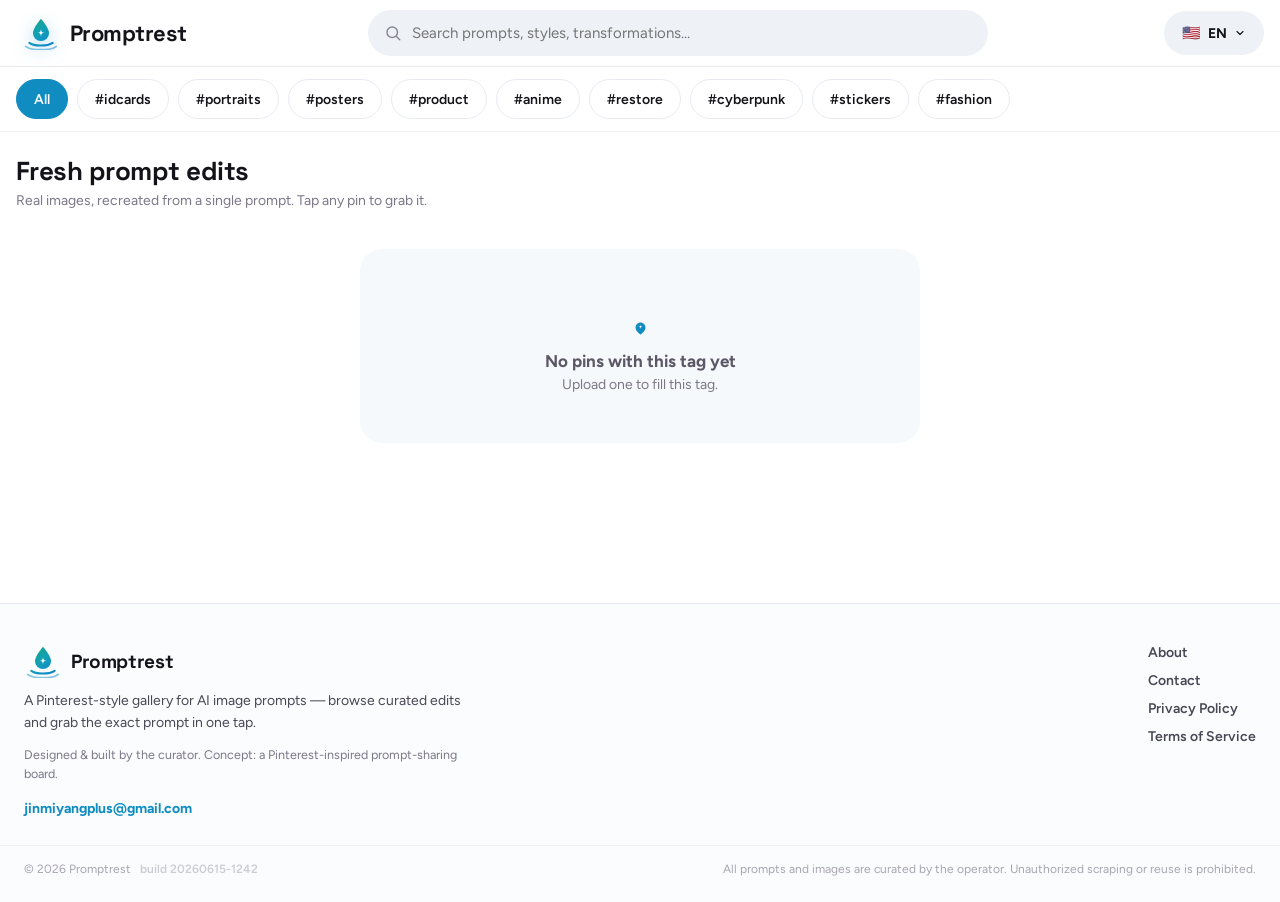
==== index.html @ 8b9c3beb "Add files via upload" ====
<!DOCTYPE html>
<html lang="ko">
<head>
<meta charset="utf-8">
<meta name="viewport" content="width=device-width, initial-scale=1, viewport-fit=cover">
<title>Promptrest — 프롬프트로 만든 이미지를 공유하세요</title>
<meta name="description" content="Promptrest — 프롬프트로 편집한 이미지를 모아 보고, 한 번의 탭으로 프롬프트를 가져가는 핀터레스트 스타일 갤러리.">
<meta name="theme-color" content="#10A0B6">

<!-- Open Graph -->
<meta property="og:title" content="Promptrest">
<meta property="og:description" content="프롬프트로 만든 이미지를 공유하고, 프롬프트를 한 번에 복사하세요.">
<meta property="og:type" content="website">

<link rel="icon" href="data:image/svg+xml,%3Csvg xmlns='http://www.w3.org/2000/svg' viewBox='0 0 42 38'%3E%3Cdefs%3E%3ClinearGradient id='g' x1='9' y1='3' x2='33' y2='32' gradientUnits='userSpaceOnUse'%3E%3Cstop stop-color='%2319A57E'/%3E%3Cstop offset='.5' stop-color='%2310A0B6'/%3E%3Cstop offset='1' stop-color='%231183CE'/%3E%3C/linearGradient%3E%3C/defs%3E%3Cpath d='M21 3C21 3 30 13.5 30 19A9 9 0 0 1 12 19C12 13.5 21 3 21 3Z' fill='url(%23g)'/%3E%3Cpath d='M21 14.5C21.5 18 21.8 18.3 25.2 18.8 21.8 19.3 21.5 19.6 21 23 20.5 19.6 20.2 19.3 16.8 18.8 20.2 18.3 20.5 18 21 14.5Z' fill='%23fff'/%3E%3C/svg%3E">

<link rel="preconnect" href="https://fonts.googleapis.com">
<link rel="preconnect" href="https://fonts.gstatic.com" crossorigin>
<link href="https://fonts.googleapis.com/css2?family=Space+Grotesk:wght@500;600;700&family=Figtree:wght@400;500;600;700;800&display=swap" rel="stylesheet">
<link rel="stylesheet" href="styles.css?v=20260615-1242">

<!-- Analytics: Vercel Web Analytics (enable it in your Vercel project → Analytics).
     Pageviews are automatic; the app also sends custom events like "copy_prompt"
     and "open_in" via window.va. Harmless if Analytics isn't enabled. -->
<script>window.va=window.va||function(){(window.vaq=window.vaq||[]).push(arguments);};</script>
<script defer src="/_vercel/insights/script.js"></script>

<!-- Optional Google Analytics 4 — paste your snippet here; the app's custom events
     (copy_prompt, open_in) will also flow to GA via gtag automatically.
<script async src="https://www.googletagmanager.com/gtag/js?id=G-XXXXXXX"></script>
<script>window.dataLayer=window.dataLayer||[];function gtag(){dataLayer.push(arguments);}gtag('js',new Date());gtag('config','G-XXXXXXX');</script>
-->
</head>
<body>
  <div id="app"><div class="boot">Loading…</div></div>
  <div id="toast" class="toast" role="status" aria-live="polite"></div>
  <script src="app.js?v=20260615-1242"></script>
</body>
</html>
---- styles.css ----
/* ============================================================
   Promptrest — color system unified with the logo gradient
   Logo stops: #19A57E (green) → #10A0B6 (cyan) → #1183CE (blue)
   ============================================================ */
:root{
  /* brand (from logo) */
  --brand-green:#19A57E;
  --brand-cyan:#10A0B6;
  --brand-blue:#1183CE;
  --brand-grad:linear-gradient(135deg,#19A57E 0%,#10A0B6 52%,#1183CE 100%);
  --brand-grad-hover:linear-gradient(135deg,#15936f 0%,#0d8ea2 52%,#0f73b8 100%);
  --accent:#108CC0;          /* solid accent: active chips, links, labels */
  --accent-soft:#e7f3f8;     /* tinted accent background */
  --accent-line:#bfe2ee;

  /* neutrals (cool, to sit with teal/blue brand) */
  --ink:#15131a;
  --ink-2:#4a4754;
  --ink-soft:#7c7787;
  --ink-faint:#a8a4b0;
  --line:#e7ebf1;
  --line-2:#eef1f6;
  --chip-bg:#eef2f6;
  --chip-bg-hover:#e4e9f0;
  --surface:#ffffff;
  --bg:#ffffff;

  --shadow-pop:0 18px 48px rgba(20,16,30,.16);
  --shadow-card:0 2px 8px rgba(20,16,30,.10);
  --radius:18px;

  --header-h:64px;
  --chips-h:64px;
}

*{box-sizing:border-box;}
html,body{margin:0;padding:0;background:var(--bg);}
body{
  font-family:'Figtree',system-ui,-apple-system,sans-serif;
  color:var(--ink);
  -webkit-font-smoothing:antialiased;
  text-rendering:optimizeLegibility;
}
.boot{min-height:60vh;display:grid;place-items:center;color:var(--ink-faint);font-size:14px;}
button{font-family:inherit;}
a{color:inherit;}
img{display:block;max-width:100%;}

::-webkit-scrollbar{width:10px;height:10px;}
::-webkit-scrollbar-thumb{background:#d4d7e0;border-radius:8px;border:2px solid #fff;}
::-webkit-scrollbar-thumb:hover{background:#bcbfca;}
.noscroll::-webkit-scrollbar{height:0;width:0;}
.noscroll{scrollbar-width:none;}

@keyframes prPop{0%{transform:scale(.96);opacity:0}100%{transform:scale(1);opacity:1}}
@keyframes prFade{from{opacity:0}to{opacity:1}}
@keyframes prUp{from{transform:translateY(14px);opacity:0}to{transform:translateY(0);opacity:1}}
@keyframes prToast{0%{transform:translate(-50%,18px);opacity:0}12%{transform:translate(-50%,0);opacity:1}88%{transform:translate(-50%,0);opacity:1}100%{transform:translate(-50%,12px);opacity:0}}

/* ============================ HEADER ============================ */
.header{
  position:sticky;top:0;z-index:40;
  background:rgba(255,255,255,.97);
  backdrop-filter:saturate(1.4) blur(6px);
  border-bottom:1px solid var(--line);
  display:flex;align-items:center;gap:10px;
  padding:10px 16px;
}
.brand{
  display:flex;align-items:center;gap:10px;background:none;border:none;cursor:pointer;
  padding:6px 6px;border-radius:12px;flex:0 0 auto;
}
.brand svg{filter:drop-shadow(0 3px 8px rgba(17,131,206,.28));}
.brand .name{
  font-family:'Space Grotesk',sans-serif;font-weight:700;font-size:22px;
  letter-spacing:-.025em;color:var(--ink);
}
.search{flex:1;display:flex;justify-content:center;min-width:0;}
.search .wrap{position:relative;width:100%;max-width:620px;}
.search svg{position:absolute;left:16px;top:50%;transform:translateY(-50%);pointer-events:none;}
.search input{
  width:100%;height:46px;border:none;border-radius:24px;background:var(--chip-bg);
  padding:0 18px 0 44px;font-family:inherit;font-size:15px;color:var(--ink);outline:none;
  transition:box-shadow .15s,background .15s;
}
.search input:focus{background:#fff;box-shadow:0 0 0 2px var(--accent-line);}

.btn{
  display:inline-flex;align-items:center;justify-content:center;gap:7px;
  border:none;border-radius:22px;height:44px;padding:0 18px;
  font-weight:700;font-size:14px;cursor:pointer;white-space:nowrap;
  transition:filter .15s,background .15s,transform .06s;
}
.btn:active{transform:translateY(1px);}
.btn-primary{background:var(--brand-grad);color:#fff;}
.btn-primary:hover{background:var(--brand-grad-hover);}
.btn-ghost{background:var(--chip-bg);color:var(--ink);}
.btn-ghost:hover{background:var(--chip-bg-hover);}

.lang{position:relative;flex:0 0 auto;}
.lang-menu{
  position:absolute;right:0;top:52px;background:#fff;border:1px solid var(--line);
  border-radius:16px;box-shadow:var(--shadow-pop);padding:8px;width:188px;z-index:60;
  animation:prPop .14s ease;
}
.lang-menu .ttl{font-size:11px;font-weight:700;letter-spacing:.08em;text-transform:uppercase;color:var(--ink-faint);padding:6px 10px 4px;}
.lang-opt{
  display:flex;align-items:center;gap:10px;width:100%;background:none;border:none;border-radius:11px;
  padding:9px 11px;cursor:pointer;font-size:14px;font-weight:600;color:var(--ink);text-align:left;
}
.lang-opt:hover{background:var(--line-2);}
.lang-opt.active{background:var(--accent-soft);}
.lang-opt .flag{font-weight:800;font-size:12px;color:var(--accent);}
.lang-opt .chk{margin-left:auto;color:var(--accent);}

/* ============================ CHIPS ============================ */
.chips{
  position:sticky;top:var(--header-h);z-index:30;
  background:rgba(255,255,255,.97);backdrop-filter:saturate(1.4) blur(6px);
  display:flex;align-items:center;gap:9px;
  padding:12px 16px;overflow-x:auto;border-bottom:1px solid var(--line-2);
  -webkit-overflow-scrolling:touch;
}
.chip{
  flex:0 0 auto;border:1.5px solid var(--line);background:#fff;color:var(--ink);
  border-radius:22px;height:40px;padding:0 17px;font-weight:600;font-size:14px;cursor:pointer;
  white-space:nowrap;transition:background .14s,border-color .14s,color .14s;
}
.chip:hover{border-color:var(--accent-line);}
.chip.active{background:var(--accent);border-color:var(--accent);color:#fff;}

/* ============================ FEED ============================ */
.main{padding:22px 16px 80px;max-width:1640px;margin:0 auto;}
.feed-head{margin:0 auto 18px;}
.feed-head h1{
  font-family:'Space Grotesk',sans-serif;font-size:26px;font-weight:700;
  letter-spacing:-.02em;margin:0 0 4px;
}
.feed-head p{margin:0;color:var(--ink-soft);font-size:14px;}

/* masonry via CSS columns — reflows fully responsively, no JS measuring */
.grid{
  column-gap:18px;
  column-count:5;
}
@media (max-width:1480px){.grid{column-count:4;}}
@media (max-width:1100px){.grid{column-count:3;}}
@media (max-width:760px){.grid{column-count:2;}}
@media (max-width:380px){.grid{column-count:2;}}

.card{
  break-inside:avoid;margin:0 0 18px;
  display:inline-block;width:100%;vertical-align:top;
  animation:prFade .25s ease both;
}
.thumb{
  position:relative;border-radius:var(--radius);overflow:hidden;cursor:zoom-in;
  background:var(--line-2);
}
.thumb img{width:100%;height:auto;display:block;}
.thumb .ph{width:100%;display:block;}
.thumb .overlay{
  position:absolute;inset:0;opacity:0;transition:opacity .15s;
  background:linear-gradient(180deg,rgba(20,16,30,.34),rgba(20,16,30,0) 34%,rgba(20,16,30,0) 60%,rgba(20,16,30,.42));
}
.thumb:hover .overlay,.thumb:focus-within .overlay{opacity:1;}
.thumb .save{
  position:absolute;top:12px;right:12px;background:var(--brand-grad);color:#fff;border:none;
  border-radius:22px;height:40px;padding:0 16px;font-weight:700;font-size:14px;cursor:pointer;
}
.thumb .save.is-saved{background:var(--ink);}
.thumb .model{
  position:absolute;top:14px;left:14px;display:flex;align-items:center;gap:6px;
  background:rgba(255,255,255,.92);border-radius:20px;padding:5px 11px;font-size:12px;font-weight:600;color:var(--ink);
}
.thumb .viewp{
  position:absolute;bottom:12px;left:14px;display:flex;align-items:center;gap:6px;
  background:rgba(255,255,255,.92);border-radius:20px;padding:6px 12px;font-size:12.5px;font-weight:700;color:var(--ink);
}
.card .meta{padding:9px 6px 0;}
.card .title{
  font-size:14px;font-weight:600;line-height:1.32;color:#1f1b27;
  display:-webkit-box;-webkit-line-clamp:2;-webkit-box-orient:vertical;overflow:hidden;
}
.card .by{display:flex;align-items:center;gap:7px;margin-top:7px;}
.card .avatar{
  width:22px;height:22px;border-radius:50%;color:#fff;display:grid;place-items:center;
  font-size:11px;font-weight:700;flex:0 0 auto;
}
.card .author{font-size:12.5px;color:var(--ink-soft);flex:1;overflow:hidden;text-overflow:ellipsis;white-space:nowrap;}
.card .copies{display:flex;align-items:center;gap:3px;font-size:12px;color:var(--ink-faint);font-weight:600;}

.empty{
  margin:40px auto;text-align:center;padding:50px 20px;background:#f6f9fb;border-radius:22px;max-width:560px;
}
.empty .big{font-size:38px;margin-bottom:6px;}
.empty .h{font-size:17px;font-weight:700;color:#5c5766;margin-bottom:5px;}
.empty .s{font-size:14px;color:var(--ink-soft);}

/* ============================ DETAIL MODAL ============================ */
.modal-bg{
  position:fixed;inset:0;z-index:80;background:rgba(20,16,30,.55);
  display:flex;align-items:center;justify-content:center;padding:24px;
  animation:prFade .14s ease;
}
.modal{
  background:#fff;border-radius:24px;overflow:hidden;width:100%;max-width:980px;
  max-height:90vh;display:flex;animation:prPop .16s ease;box-shadow:var(--shadow-pop);
}
.modal .img-col{
  flex:1 1 52%;min-width:0;background:#0e0d12;display:flex;align-items:center;justify-content:center;
  overflow:hidden;
}
.modal .img-col img,.modal .img-col .ph{width:100%;height:100%;object-fit:cover;display:block;}
.modal .info-col{
  flex:1 1 48%;min-width:0;display:flex;flex-direction:column;overflow-y:auto;padding:24px 24px 26px;
}
.modal .tag{display:flex;align-items:center;gap:6px;font-size:11.5px;font-weight:700;color:var(--accent);margin-bottom:6px;}
.modal .h{font-family:'Space Grotesk',sans-serif;font-size:23px;font-weight:700;letter-spacing:-.02em;margin:0 0 12px;line-height:1.22;}
.modal .byline{display:flex;align-items:center;gap:10px;margin-bottom:16px;}
.modal .byline .avatar{width:40px;height:40px;border-radius:50%;color:#fff;display:grid;place-items:center;font-size:16px;font-weight:700;flex:0 0 auto;}
.modal .byline .who{font-size:14px;font-weight:700;}
.modal .byline .sub{font-size:12px;color:var(--ink-soft);}
.prompt-box{
  background:var(--accent-soft);border:1px solid var(--accent-line);border-radius:16px;
  padding:14px 15px;margin-bottom:13px;
}
.prompt-box .lbl{font-size:10.5px;font-weight:800;letter-spacing:.1em;text-transform:uppercase;color:var(--accent);margin-bottom:8px;}
.prompt-box p{margin:0;font-size:14px;line-height:1.55;color:#2a2533;white-space:pre-wrap;}
.detail-meta{display:flex;gap:8px;flex-wrap:wrap;margin-bottom:14px;}
.detail-meta .m{background:var(--chip-bg);border-radius:12px;padding:7px 12px;font-size:12.5px;font-weight:600;color:var(--ink-2);}
.detail-meta .m b{color:var(--ink);}
.detail-actions{display:flex;gap:9px;margin-bottom:8px;}
.detail-actions .copy{
  flex:1;display:flex;align-items:center;justify-content:center;gap:7px;background:var(--brand-grad);color:#fff;
  border:none;border-radius:14px;height:50px;font-weight:700;font-size:15px;cursor:pointer;
}
.detail-actions .copy:hover{background:var(--brand-grad-hover);}
.detail-actions .openin{
  background:var(--chip-bg);color:var(--ink);border:none;border-radius:14px;height:50px;padding:0 16px;
  font-weight:700;font-size:14px;cursor:pointer;display:flex;align-items:center;gap:6px;
}
.detail-actions .openin:hover{background:var(--chip-bg-hover);}
.tools{display:flex;flex-direction:column;gap:6px;margin:6px 0 4px;animation:prUp .16s ease;}
.tools button{
  display:flex;align-items:center;gap:11px;width:100%;background:#f7faf5;border:1px solid var(--line);
  border-radius:13px;padding:11px 13px;cursor:pointer;font-size:14px;font-weight:600;color:var(--ink);text-align:left;
}
.tools button:hover{background:#eef4f8;}
.tools .ic{width:26px;height:26px;border-radius:8px;color:#fff;display:grid;place-items:center;font-size:13px;font-weight:800;flex:0 0 auto;}
.modal .close{
  position:absolute;top:16px;left:16px;width:40px;height:40px;border-radius:50%;border:none;
  background:rgba(255,255,255,.92);display:grid;place-items:center;cursor:pointer;box-shadow:var(--shadow-card);z-index:2;
}
.modal-bg{position:fixed;}
.modal{position:relative;}

/* mobile: detail becomes full-screen sheet, stacked */
@media (max-width:760px){
  .modal-bg{padding:0;align-items:stretch;}
  .modal{max-width:none;max-height:none;height:100dvh;border-radius:0;flex-direction:column;}
  .modal .img-col{flex:0 0 auto;height:46vh;}
  .modal .info-col{flex:1 1 auto;padding:18px 18px 28px;}
  .modal .close{top:calc(14px + env(safe-area-inset-top));}
}

/* ============================ HEADER RESPONSIVE ============================ */
@media (max-width:760px){
  .header{padding:10px 12px;gap:8px;flex-wrap:wrap;}
  .brand .name{display:none;}              /* logo-only on phones to save room */
  .search{order:3;flex:1 1 100%;}
  .search .wrap{max-width:none;}
  .search input{height:42px;}
  .lang .btn span.lab{display:none;}
}

/* ============================ TOAST ============================ */
.toast{
  position:fixed;left:50%;bottom:28px;transform:translate(-50%,18px);
  background:var(--ink);color:#fff;padding:12px 20px;border-radius:24px;
  font-size:14px;font-weight:600;z-index:100;opacity:0;pointer-events:none;
  box-shadow:0 10px 30px rgba(0,0,0,.25);max-width:90vw;
}
.toast.show{animation:prToast 2.6s ease forwards;}

@media (prefers-reduced-motion:reduce){
  *{animation:none!important;transition:none!important;}
}

/* ============================================================
   v2 additions: admin badge/upload, composer, before/after, similar
   ============================================================ */

/* admin badge in header */
.admin-badge{display:inline-flex;align-items:center;gap:7px;}
.admin-badge .dot{width:8px;height:8px;border-radius:50%;background:var(--brand-green);box-shadow:0 0 0 3px rgba(25,165,126,.18);}
@media (max-width:760px){
  .btn .lab{display:none;}            /* icon-only buttons on phones to save room */
  .lang .btn .lab{display:none;}
}

/* staged pill on a preview card */
.staged-pill{
  position:absolute;top:12px;left:12px;z-index:2;background:var(--ink);color:#fff;
  font-size:11px;font-weight:700;padding:4px 9px;border-radius:14px;opacity:.92;
}

/* before / after strip in detail */
.ba{margin-top:18px;}
.ba-lbl{font-size:11px;font-weight:800;letter-spacing:.08em;text-transform:uppercase;color:var(--ink-soft);margin-bottom:9px;}
.ba-row{display:flex;align-items:stretch;gap:10px;}
.ba-cell{flex:1;position:relative;border-radius:14px;overflow:hidden;background:var(--line-2);min-width:0;}
.ba-cell img,.ba-cell .ph{width:100%;display:block;}
.ba-tag{position:absolute;top:8px;left:8px;z-index:2;background:rgba(255,255,255,.92);color:var(--ink);font-size:10px;font-weight:800;letter-spacing:.06em;padding:3px 8px;border-radius:10px;}
.ba-arrow{flex:0 0 auto;display:grid;place-items:center;}

/* similar (same-tag) grid in detail */
.similar{margin-top:22px;}
.similar-lbl{font-size:13.5px;font-weight:800;margin-bottom:12px;display:flex;align-items:center;gap:8px;}
.similar-tag{color:var(--accent);font-weight:700;}
.similar-grid{display:grid;grid-template-columns:repeat(2,1fr);gap:12px;}
@media (min-width:560px){.similar-grid{grid-template-columns:repeat(3,1fr);}}
.sim-card{cursor:pointer;}
.sim-thumb{border-radius:13px;overflow:hidden;background:var(--line-2);}
.sim-thumb img,.sim-thumb .ph{width:100%;display:block;}
.sim-title{font-size:12.5px;font-weight:600;color:#1f1b27;margin-top:6px;line-height:1.3;display:-webkit-box;-webkit-line-clamp:2;-webkit-box-orient:vertical;overflow:hidden;}

/* ===================== composer ===================== */
.modal.composer,.modal.suggest{max-width:1040px;flex-direction:column;}
.composer-body{padding:26px 26px 30px;overflow-y:auto;width:100%;}
.ch{font-family:'Space Grotesk',sans-serif;font-size:23px;font-weight:700;letter-spacing:-.02em;margin:0 0 4px;}
.csub{margin:0 0 20px;color:var(--ink-soft);font-size:14px;}
.composer-grid{display:grid;grid-template-columns:1fr;gap:24px;}
@media (min-width:840px){.composer-grid{grid-template-columns:1.1fr .9fr;}}
.composer-form{display:flex;flex-direction:column;gap:14px;}

.fld .flbl{font-size:12px;font-weight:700;color:var(--ink-2);margin-bottom:7px;}
.finput{width:100%;border:1.5px solid var(--line);border-radius:12px;padding:11px 13px;font-family:inherit;font-size:14px;color:var(--ink);outline:none;background:#fff;transition:border-color .14s,box-shadow .14s;}
.finput:focus{border-color:var(--accent);box-shadow:0 0 0 3px var(--accent-soft);}
.ftext{resize:vertical;line-height:1.5;}
.wfull{width:100%;height:48px;margin-top:4px;}

.cchips{display:flex;flex-wrap:wrap;gap:7px;}
.cchip{border:1.5px solid var(--line);background:#fff;color:var(--ink);border-radius:18px;height:36px;padding:0 14px;font-weight:600;font-size:13px;cursor:pointer;transition:background .12s,border-color .12s,color .12s;}
.cchip:hover{border-color:var(--accent-line);}
.cchip.on{background:var(--accent);border-color:var(--accent);color:#fff;}

/* dropzones */
.dz{display:block;}
.dz-lbl{font-size:12px;font-weight:700;color:var(--ink-2);margin-bottom:7px;}
.dz-box{position:relative;border:1.5px dashed var(--accent-line);border-radius:14px;min-height:120px;display:grid;place-items:center;cursor:pointer;background:var(--accent-soft);overflow:hidden;transition:border-color .14s,background .14s;}
.dz-box:hover{border-color:var(--accent);}
.dz-box.filled{border-style:solid;background:#0e0d12;padding:0;}
.dz-empty{display:flex;flex-direction:column;align-items:center;gap:6px;color:var(--accent);font-size:13px;font-weight:600;padding:22px;}
.dz-preview{width:100%;max-height:260px;object-fit:contain;display:block;}
.dz-clear{position:absolute;top:8px;right:8px;width:28px;height:28px;border-radius:50%;border:none;background:rgba(0,0,0,.6);color:#fff;font-size:18px;line-height:1;cursor:pointer;display:grid;place-items:center;}

/* preview column */
.composer-preview{display:flex;flex-direction:column;gap:16px;}
.cp-lbl{font-size:12px;font-weight:800;letter-spacing:.08em;text-transform:uppercase;color:var(--ink-faint);}
.cp-card{max-width:240px;}
.cp-card .overlay{display:none;}

/* staged list */
.staged{border:1px solid var(--line);border-radius:16px;padding:14px;background:#fbfcfe;}
.staged-head{display:flex;align-items:center;justify-content:space-between;gap:8px;margin-bottom:10px;font-size:12.5px;font-weight:700;color:var(--ink-2);flex-wrap:wrap;}
.staged-actions{display:flex;gap:7px;}
.btn-mini{border:1.5px solid var(--line);background:#fff;color:var(--ink);border-radius:12px;height:34px;padding:0 12px;font-weight:700;font-size:12.5px;cursor:pointer;}
.btn-mini.primary{background:var(--brand-grad);border:none;color:#fff;}
.btn-mini:hover{filter:brightness(.97);}
.staged-list{display:flex;flex-direction:column;gap:8px;}
.staged-item{display:flex;align-items:center;gap:10px;}
.si-thumb{width:46px;height:46px;border-radius:10px;overflow:hidden;flex:0 0 auto;background:var(--line-2);}
.si-thumb img,.si-thumb .ph{width:100%;height:100%;object-fit:cover;}
.si-meta{flex:1;min-width:0;}
.si-title{font-size:13px;font-weight:600;overflow:hidden;text-overflow:ellipsis;white-space:nowrap;}
.si-tag{font-size:11.5px;color:var(--accent);font-weight:600;}
.si-del{background:none;border:none;color:#c0392b;font-size:12.5px;font-weight:700;cursor:pointer;flex:0 0 auto;}
.staged-note{margin-top:12px;font-size:12px;color:var(--ink-soft);line-height:1.5;display:flex;gap:6px;align-items:flex-start;}

@media (max-width:760px){
  .modal.composer,.modal.suggest{height:100dvh;max-height:none;border-radius:0;}
  .composer-body{padding:18px 16px 30px;}
  .cp-card{max-width:200px;}
}

/* ============================================================
   v3: before/after on home cards, review panel, busy states
   ============================================================ */

/* before/after hover swap on a feed card */
.thumb.has-ba .ba-over{position:relative;z-index:1;transition:opacity .35s ease;}
.thumb.has-ba .ba-under{position:absolute;inset:0;width:100%;height:100%;object-fit:cover;z-index:0;}
.thumb.has-ba:hover .ba-over,.thumb.has-ba:focus-within .ba-over{opacity:0;}
.ba-badge{
  position:absolute;top:12px;left:12px;z-index:3;display:flex;align-items:center;gap:5px;
  background:var(--brand-grad);color:#fff;font-size:11px;font-weight:700;
  padding:5px 10px;border-radius:14px;box-shadow:0 2px 8px rgba(17,131,206,.3);pointer-events:none;
}
/* on touch devices there's no hover, so hint that it's tappable */
@media (hover:none){ .thumb.has-ba:active .ba-over{opacity:0;} }

/* count badge on the Review button */
.badge-num{display:inline-grid;place-items:center;min-width:18px;height:18px;padding:0 5px;margin-left:6px;border-radius:9px;background:#e8533f;color:#fff;font-size:11px;font-weight:800;}

/* busy submit button */
.btn.is-busy{opacity:.7;cursor:progress;position:relative;}
.btn.is-busy::before{content:"";width:15px;height:15px;border:2px solid rgba(255,255,255,.5);border-top-color:#fff;border-radius:50%;animation:prSpin .7s linear infinite;display:inline-block;}
@keyframes prSpin{to{transform:rotate(360deg);}}

/* review panel */
.modal.review{max-width:680px;flex-direction:column;}
.rev-list{display:flex;flex-direction:column;gap:12px;margin-top:6px;}
.rev-item{display:flex;gap:12px;align-items:flex-start;border:1px solid var(--line);border-radius:14px;padding:12px;}
.rev-thumb{width:84px;flex:0 0 auto;border-radius:10px;overflow:hidden;background:var(--line-2);}
.rev-thumb img,.rev-thumb .ph{width:100%;display:block;}
.rev-meta{flex:1;min-width:0;}
.rev-title{font-size:14px;font-weight:700;margin-bottom:4px;}
.rev-tag{color:var(--accent);font-weight:700;font-size:12.5px;}
.rev-prompt{font-size:12.5px;color:var(--ink-2);line-height:1.45;display:-webkit-box;-webkit-line-clamp:3;-webkit-box-orient:vertical;overflow:hidden;}
.rev-from{font-size:11.5px;color:var(--ink-soft);margin-top:5px;}
.rev-actions{display:flex;flex-direction:column;gap:6px;flex:0 0 auto;}
@media (max-width:560px){.rev-item{flex-wrap:wrap;}.rev-actions{flex-direction:row;width:100%;}}

.btn-mini{border:1.5px solid var(--line);background:#fff;color:var(--ink);border-radius:12px;height:34px;padding:0 12px;font-weight:700;font-size:12.5px;cursor:pointer;white-space:nowrap;}
.btn-mini.primary{background:var(--brand-grad);border:none;color:#fff;}
.btn-mini:hover{filter:brightness(.97);}

/* ============================================================
   v4: composer redesigned to match the original two-column upload
   ============================================================ */
.composer-grid{display:grid;grid-template-columns:1fr;gap:28px;}
@media (min-width:860px){.composer-grid{grid-template-columns:420px 1fr;align-items:start;}}
.composer-left{display:flex;flex-direction:column;gap:14px;}
.composer-row{display:flex;gap:22px;flex-wrap:wrap;}
.composer-cta{display:flex;gap:12px;margin-top:6px;}
.cta-pub{flex:1;height:52px;font-size:16px;box-shadow:0 8px 22px rgba(17,131,206,.28);}
.cta-cancel{height:52px;padding:0 24px;}

/* big result dropzone */
.dz-hero{display:block;border:2px dashed var(--accent-line);border-radius:22px;background:var(--accent-soft);padding:14px;cursor:pointer;transition:border-color .14s,background .14s;}
.dz-hero:hover{border-color:var(--accent);}
.dz-hero.filled{position:relative;border-style:solid;background:#0e0d12;padding:0;overflow:hidden;}
.dz-hero.filled img{width:100%;max-height:430px;object-fit:contain;display:block;}
.dz-hero-inner{border-radius:16px;min-height:300px;display:flex;flex-direction:column;align-items:center;justify-content:center;gap:11px;background:linear-gradient(150deg,#eaf4f8,#dfeef5);}
.dz-ic{width:54px;height:54px;border-radius:50%;background:#fff;display:grid;place-items:center;box-shadow:0 6px 18px rgba(20,16,30,.12);}
.dz-pill{font-size:13.5px;font-weight:700;color:#5c5766;background:#fff;padding:6px 13px;border-radius:14px;}
.dz-clear{position:absolute;top:10px;right:10px;width:30px;height:30px;border-radius:50%;border:none;background:rgba(0,0,0,.6);color:#fff;font-size:19px;line-height:1;cursor:pointer;display:grid;place-items:center;z-index:2;}

/* source(before) row */
.src-row{display:flex;align-items:center;gap:13px;padding:12px 14px;border:1.5px solid var(--line);border-radius:16px;}
.src-thumb{width:54px;height:54px;border-radius:11px;overflow:hidden;flex:0 0 auto;background:var(--line-2);}
.src-thumb img,.src-thumb .ph{width:100%;height:100%;object-fit:cover;display:block;}
.src-meta{flex:1;min-width:0;}
.src-t{font-size:13.5px;font-weight:700;}
.src-h{font-size:12.5px;color:var(--ink-soft);}
.src-add{display:inline-flex;align-items:center;cursor:pointer;}

/* form labels / inputs (match original weight) */
.composer-form{display:flex;flex-direction:column;gap:20px;}
.flbl{font-size:12.5px;font-weight:800;color:#1f1b27;display:block;margin-bottom:8px;}
.flbl-row{display:flex;justify-content:space-between;align-items:center;}
.counter{color:var(--ink-faint);font-weight:600;font-size:12px;}
.finput{width:100%;border:1.5px solid var(--line);border-radius:14px;padding:0 15px;height:46px;font-family:inherit;font-size:15px;color:var(--ink);outline:none;background:#fff;transition:border-color .14s,box-shadow .14s;}
.finput:focus{border-color:var(--accent);box-shadow:0 0 0 3px var(--accent-soft);}
.ftext{height:auto;padding:13px 15px;line-height:1.55;resize:vertical;font-size:14.5px;}
.email-hint{margin-top:7px;font-size:12px;color:var(--ink-soft);}
.email-hint.admin{color:var(--brand-green);font-weight:700;}

.cchips{display:flex;flex-wrap:wrap;gap:8px;}
.cchip{border:1.5px solid var(--line);background:#fff;color:var(--ink);border-radius:20px;height:38px;padding:0 15px;font-weight:600;font-size:13.5px;cursor:pointer;transition:background .12s,border-color .12s,color .12s;}
.cchip:hover{border-color:var(--accent-line);}
.cchip.on{background:var(--accent);border-color:var(--accent);color:#fff;}

@media (max-width:760px){
  .modal.composer{height:100dvh;max-height:none;border-radius:0;}
  .composer-body{padding:18px 16px 32px;}
}

/* ============================================================
   v5: New-tag control + backend-not-connected banner
   ============================================================ */
.cchip-new{display:inline-flex;align-items:center;gap:5px;border:1.5px dashed #cfc7de;color:#6b6675;background:#fff;}
.cchip-new:hover{border-color:var(--accent);color:var(--accent);}
.newtag-edit{display:inline-flex;align-items:center;gap:6px;background:var(--accent-soft);border:1.5px solid var(--accent);border-radius:20px;height:38px;padding:0 6px 0 13px;}
.newtag-edit .nt-hash{color:var(--accent);font-weight:700;font-size:14px;}
.newtag-edit input{border:none;background:none;outline:none;font-family:inherit;font-size:13.5px;font-weight:600;width:104px;color:var(--ink);}
.nt-add{background:var(--brand-grad);color:#fff;border:none;border-radius:15px;height:28px;padding:0 13px;font-family:inherit;font-weight:700;font-size:12.5px;cursor:pointer;}

.composer-banner{display:flex;align-items:flex-start;gap:8px;background:#fff7ed;border:1px solid #fcd9b6;color:#8a5a1e;border-radius:14px;padding:11px 13px;font-size:12.5px;line-height:1.45;font-weight:600;margin-bottom:18px;}
.composer-banner svg{flex:0 0 auto;margin-top:1px;}

/* ============================================================
   v6: GitHub connect panel (static publishing)
   ============================================================ */
.gh-panel{border:1px solid var(--line);border-radius:16px;padding:14px;background:#fbfcfe;}
.gh-title{display:flex;align-items:center;gap:7px;font-size:13px;font-weight:800;color:var(--ink);margin-bottom:4px;}
.gh-note{font-size:12px;color:var(--ink-soft);line-height:1.45;margin-bottom:12px;}
.gh-grid{display:grid;grid-template-columns:1fr 1fr;gap:9px;margin-bottom:11px;}
.gh-grid .finput{height:42px;font-size:13.5px;}
.gh-connect{width:100%;height:44px;}
.gh-connected{display:flex;align-items:center;gap:9px;border:1px solid #cdeede;background:#f0fbf6;border-radius:14px;padding:11px 13px;font-size:13px;font-weight:600;color:#1f6b4e;}
.gh-connected b{color:#15131a;}
.gh-connected .btn-mini{margin-left:auto;border-color:#bfe2d2;}
.gh-dot{width:9px;height:9px;border-radius:50%;background:var(--brand-green);box-shadow:0 0 0 3px rgba(25,165,126,.18);flex:0 0 auto;}
@media (max-width:560px){ .gh-grid{grid-template-columns:1fr;} }

/* ============================================================
   v7: card tag badge, detail hover-swap, flags, footer, info pages
   ============================================================ */

/* category tag over the photo (home cards) — after image is fixed */
.cat-badge{
  position:absolute;top:12px;left:12px;z-index:3;
  background:rgba(255,255,255,.92);backdrop-filter:blur(4px);
  color:var(--accent);font-size:11.5px;font-weight:800;letter-spacing:.01em;
  padding:5px 11px;border-radius:14px;box-shadow:0 2px 8px rgba(20,16,30,.12);pointer-events:none;
}

/* detail main image: hover reveals the BEFORE */
.modal .img-col.has-ba{position:relative;}
.modal .img-col.has-ba .ba-under{position:absolute;inset:0;width:100%;height:100%;object-fit:cover;z-index:0;}
.modal .img-col.has-ba .ba-over{position:relative;z-index:1;width:100%;height:100%;transition:opacity .35s ease;}
.modal .img-col.has-ba .ba-over img,.modal .img-col.has-ba .ba-over .ph{width:100%;height:100%;object-fit:cover;}
.modal .img-col.has-ba:hover .ba-over{opacity:0;}
.ba-hint{position:absolute;bottom:14px;left:14px;z-index:2;display:flex;align-items:center;gap:6px;background:rgba(20,16,30,.62);color:#fff;font-size:11.5px;font-weight:700;padding:6px 11px;border-radius:14px;pointer-events:none;}
@media (hover:none){ .modal .img-col.has-ba:active .ba-over{opacity:0;} }

/* flag emoji in language control */
.flag-emo{font-size:15px;line-height:1;}
.lang-opt .flag-emo{font-size:17px;}

/* ===== footer ===== */
.footer{border-top:1px solid var(--line);background:#fbfcfe;margin-top:40px;}
.footer-inner{max-width:1640px;margin:0 auto;padding:40px 24px 28px;display:flex;gap:40px;flex-wrap:wrap;justify-content:space-between;}
.ft-left{max-width:460px;}
.ft-brand{display:flex;align-items:center;gap:9px;font-family:'Space Grotesk',sans-serif;font-weight:700;font-size:19px;letter-spacing:-.02em;margin-bottom:12px;}
.ft-tag{font-size:14px;line-height:1.6;color:var(--ink-2);margin:0 0 10px;}
.ft-made{font-size:12.5px;line-height:1.55;color:var(--ink-soft);margin:0 0 14px;}
.ft-email{font-size:14px;font-weight:700;color:var(--accent);text-decoration:none;}
.ft-email:hover{text-decoration:underline;}
.ft-right{display:flex;flex-direction:column;gap:11px;align-items:flex-start;}
.ft-link{background:none;border:none;padding:0;cursor:pointer;font-family:inherit;font-size:14px;font-weight:600;color:var(--ink-2);}
.ft-link:hover{color:var(--accent);}
.footer-bottom{max-width:1640px;margin:0 auto;padding:16px 24px 26px;border-top:1px solid var(--line-2);display:flex;gap:16px;flex-wrap:wrap;justify-content:space-between;align-items:center;font-size:12px;color:var(--ink-faint);}
.ft-rights{max-width:640px;}
@media (max-width:680px){ .footer-inner{gap:26px;} .ft-right{flex-direction:row;flex-wrap:wrap;gap:16px;} }

/* ===== info modal (about/contact/privacy/terms) ===== */
.modal.info-modal{max-width:640px;flex-direction:column;}
.info-body{padding:30px 28px 34px;overflow-y:auto;width:100%;}
.info-content{font-size:14.5px;line-height:1.7;color:var(--ink-2);}
.info-content p{margin:0 0 13px;}
.info-content b{color:var(--ink);}
.info-content a{color:var(--accent);font-weight:600;}
.info-mail{font-size:16px;font-weight:800;}
@media (max-width:760px){ .modal.info-modal{height:100dvh;max-height:none;border-radius:0;} .info-body{padding:20px 18px 30px;} }

/* ============================================================
   v8: card copy button, close-X, scrollable prompt, before/after fit
   ============================================================ */

/* card hover -> single Copy prompt button (centered) */
.card .overlay{display:flex;align-items:center;justify-content:center;}
.copy-card{
  display:inline-flex;align-items:center;gap:7px;background:var(--brand-grad);color:#fff;border:none;
  border-radius:24px;height:44px;padding:0 20px;font-weight:700;font-size:14px;cursor:pointer;
  transform:translateY(6px);opacity:0;transition:opacity .15s,transform .15s,filter .15s;box-shadow:0 6px 18px rgba(17,131,206,.35);
}
.thumb:hover .copy-card,.thumb:focus-within .copy-card{opacity:1;transform:translateY(0);}
.copy-card:hover{filter:brightness(1.04);}
.copy-card:active{transform:scale(.97);}

/* close button -> X, top-right of any modal */
.modal .close{left:auto;right:16px;top:16px;}
@media (max-width:760px){ .modal .close{right:14px;top:calc(14px + env(safe-area-inset-top)); left:auto;} }

/* detail: cap the prompt box so before/after + similar stay in view */
.prompt-box{max-height:30vh;overflow-y:auto;}
.prompt-box::-webkit-scrollbar{width:8px;}
.prompt-box::-webkit-scrollbar-thumb{background:#c7d6df;border-radius:8px;border:2px solid var(--accent-soft);}
@media (max-width:760px){ .prompt-box{max-height:34vh;} }

/* before/after cells: equal aspect (after's), cover -> no white gaps */
.ba-row{align-items:stretch;}
.ba-cell{overflow:hidden;}
.ba-cell img,.ba-cell .ph{width:100%;height:100%;object-fit:cover;display:block;}

/* ============================================================
   v9: Pinterest-style — image-only grid + similar masonry in detail
   ============================================================ */
.thumb{cursor:zoom-in;}

/* detail: give the right panel more room for the similar masonry */
.modal{max-width:1140px;}
.modal .img-col{flex:1 1 45%;}
.modal .info-col{flex:1 1 55%;}

/* similar images: image-only masonry that fills the right and continues below */
.sim-wrap{margin-top:24px;}
.sim-lbl{font-size:13.5px;font-weight:800;margin-bottom:13px;display:flex;align-items:center;gap:8px;}
.sim-tag{color:var(--accent);font-weight:700;}
.sim-cols{column-count:2;column-gap:12px;}
@media (min-width:1180px){.sim-cols{column-count:3;}}
.sim-pin{position:relative;break-inside:avoid;margin:0 0 12px;border-radius:14px;overflow:hidden;cursor:zoom-in;background:var(--line-2);display:block;}
.sim-pin img,.sim-pin .ph{width:100%;height:auto;display:block;transition:transform .25s ease;}
.sim-pin:hover img{transform:scale(1.045);}
.sim-badge{position:absolute;top:8px;left:8px;z-index:2;background:rgba(255,255,255,.9);backdrop-filter:blur(3px);color:var(--accent);font-size:10.5px;font-weight:800;padding:3px 8px;border-radius:11px;pointer-events:none;}
@media (max-width:760px){ .sim-cols{column-count:2;} }

/* ============================================================
   v10: in-page detail (NOT a popup) — enlarged image + similar around
   ============================================================ */
.main.is-detail{padding-top:14px;}
.detail-page{animation:prFade .18s ease both;}
.detail-back{display:inline-flex;align-items:center;gap:7px;background:none;border:none;cursor:pointer;font-family:inherit;font-weight:700;font-size:14px;color:var(--ink-2);padding:6px 2px;margin-bottom:14px;}
.detail-back:hover{color:var(--accent);}

.detail-layout{display:grid;grid-template-columns:minmax(320px,430px) 1fr;gap:28px;align-items:start;}
@media (min-width:1500px){.detail-layout{grid-template-columns:minmax(360px,500px) 1fr;gap:34px;}}

/* left feature = enlarged image + info; sticky so it stays while similar scrolls */
.detail-feature{position:sticky;top:78px;max-height:calc(100dvh - 94px);overflow-y:auto;}
.feat-img{position:relative;border-radius:18px;overflow:hidden;background:#0e0d12;margin-bottom:16px;}
.feat-img img,.feat-img .ph{width:100%;display:block;}
.feat-img.has-ba .ba-under{position:absolute;inset:0;width:100%;height:100%;object-fit:cover;z-index:0;}
.feat-img.has-ba .ba-over{position:relative;z-index:1;transition:opacity .35s ease;}
.feat-img.has-ba:hover .ba-over{opacity:0;}
@media (hover:none){ .feat-img.has-ba:active .ba-over{opacity:0;} }

.detail-feature .tag{display:flex;align-items:center;gap:6px;font-size:11.5px;font-weight:700;color:var(--accent);margin-bottom:6px;}
.detail-feature .h{font-family:'Space Grotesk',sans-serif;font-size:22px;font-weight:700;letter-spacing:-.02em;margin:0 0 13px;line-height:1.22;}

/* prompt: at least ~12 lines visible, no mid-cut */
.detail-feature .prompt-box{max-height:none;overflow:visible;}
.detail-feature .prompt-box p{min-height:calc(12 * 1.6em);line-height:1.6;}

/* right side = similar images masonry */
.detail-similar .sim-lbl{font-size:14px;font-weight:800;margin-bottom:14px;display:flex;align-items:center;gap:8px;}
.detail-similar .sim-cols{column-count:3;column-gap:14px;}
@media (min-width:1500px){.detail-similar .sim-cols{column-count:4;}}
.sim-pin .sim-copy{position:absolute;bottom:8px;left:8px;display:inline-flex;align-items:center;gap:5px;background:var(--brand-grad);color:#fff;border-radius:16px;padding:5px 11px;font-size:11.5px;font-weight:700;opacity:0;transform:translateY(4px);transition:opacity .15s,transform .15s;z-index:3;cursor:pointer;}
.sim-pin:hover .sim-copy{opacity:1;transform:none;}

@media (max-width:900px){
  .detail-layout{grid-template-columns:1fr;gap:22px;}
  .detail-feature{position:static;max-height:none;overflow:visible;}
  .detail-similar .sim-cols{column-count:2;}
}

/* ============================================================
   v11: detail = [ image | info-panel ] + similar masonry filling the rest
   (info panel uses the same spec we matched in the popup)
   ============================================================ */
.detail-layout{grid-template-columns:minmax(0,1.5fr) minmax(0,1fr);}
@media (min-width:1600px){.detail-layout{grid-template-columns:minmax(0,1.6fr) minmax(0,1fr);}}

/* feature = image (left) + info (right), side by side, sticky */
.detail-feature{position:sticky;top:78px;max-height:none;overflow:visible;
  display:grid;grid-template-columns:minmax(0,1.05fr) minmax(0,1fr);gap:22px;align-items:start;}

.feat-img{margin-bottom:0;max-height:66vh;align-self:start;}
.feat-img img,.feat-img .ph,.feat-img .ba-under{width:100%;height:100%;object-fit:cover;display:block;}
.feat-img.has-ba .ba-over{position:absolute;inset:0;z-index:1;}
.feat-img.has-ba .ba-over img,.feat-img.has-ba .ba-over .ph{width:100%;height:100%;object-fit:cover;}

.feat-info{min-width:0;}
/* prompt: at least ~12 lines, scroll if longer so before/after stays visible */
.detail-feature .prompt-box{max-height:36vh;overflow-y:auto;}
.detail-feature .prompt-box p{min-height:calc(12 * 1.55em);line-height:1.55;}

/* similar fills the remaining area (narrow right column) */
.detail-similar .sim-cols{column-count:2;column-gap:14px;}
@media (min-width:1600px){.detail-similar .sim-cols{column-count:3;}}

/* stack when narrow: feature on top (image|info), similar full-width below */
@media (max-width:1180px){
  .detail-layout{grid-template-columns:1fr;gap:24px;}
  .detail-feature{position:static;}
  .detail-similar{margin-top:4px;}
  .detail-similar .sim-cols{column-count:4;}
}
@media (max-width:760px){
  .detail-feature{grid-template-columns:1fr;}
  .feat-img{max-height:none;}
  .detail-similar .sim-cols{column-count:2;}
}

.ft-build{opacity:.55;font-weight:600;margin-left:6px;}

/* ============================================================
   v12: match reference — full (uncropped) feature image + circular back
   ============================================================ */
/* show the whole after image, no crop, no height cap */
.feat-img{position:relative;max-height:none;aspect-ratio:auto;display:block;}
.feat-img > img,.feat-img > .ph{width:100%;height:auto;object-fit:contain;display:block;}
.feat-img.has-ba .ba-over{position:relative;inset:auto;z-index:1;width:100%;}
.feat-img.has-ba .ba-over img,.feat-img.has-ba .ba-over .ph{width:100%;height:auto;object-fit:contain;}
.feat-img.has-ba .ba-under{position:absolute;inset:0;width:100%;height:100%;object-fit:cover;z-index:0;}

/* circular back button over the image's top-left (like the reference) */
.detail-back{position:absolute;top:14px;left:14px;z-index:6;width:40px;height:40px;border-radius:50%;
  background:rgba(255,255,255,.95);box-shadow:0 3px 12px rgba(20,16,30,.18);
  display:grid;place-items:center;border:none;cursor:pointer;padding:0;margin:0;transition:transform .12s,background .12s;}
.detail-back:hover{background:#fff;transform:scale(1.06);}
.detail-back svg{width:20px;height:20px;}

/* ============================================================
   v13: detail is ONE scrolling feed — featured card on top,
   similar masonry below (no sticky, no fixed left/right split)
   ============================================================ */
.detail-layout{display:block;}

/* the focused pin = one featured card (image | info), scrolls with the page */
.detail-feature{position:static;max-height:none;overflow:visible;
  display:grid;grid-template-columns:minmax(0,440px) minmax(0,1fr);gap:24px;align-items:start;
  max-width:1040px;margin:0 0 38px;
  background:#fff;border:1px solid var(--line);border-radius:20px;padding:18px;
  box-shadow:0 6px 26px rgba(20,16,30,.06);}
@media (max-width:760px){ .detail-feature{grid-template-columns:1fr;padding:14px;} }

/* similar fills full width below, identical column rhythm to the home feed */
.detail-similar{margin-top:4px;}
.detail-similar .sim-lbl{font-size:15px;font-weight:800;margin-bottom:16px;}
.detail-similar .sim-cols{column-count:5;column-gap:18px;}
@media (max-width:1480px){ .detail-similar .sim-cols{column-count:4;} }
@media (max-width:1100px){ .detail-similar .sim-cols{column-count:3;} }
@media (max-width:760px){ .detail-similar .sim-cols{column-count:2;} }

/* ============================================================
   v14: JS masonry detail — feature card top-left, similar fill right + below
   ============================================================ */
.detail-page{position:relative;}
.pin-masonry{position:relative;width:100%;min-height:300px;}
.pin-item{position:absolute;top:0;left:0;}

/* the featured pin = one card (image | info) */
.feat-card{display:grid;grid-template-columns:minmax(0,1fr) minmax(0,1.05fr);align-items:start;
  background:#fff;border:1px solid var(--line);border-radius:18px;overflow:hidden;box-shadow:0 6px 26px rgba(20,16,30,.07);}
.feat-card .feat-img{margin:0;border-radius:0;align-self:stretch;}
.feat-card .feat-info{padding:18px;min-width:0;}
@media (max-width:600px){ .feat-card{grid-template-columns:1fr;} }

/* feature image fills its aspect box (ratio matches → no crop) */
.feat-img{max-height:none;}
.feat-img>img,.feat-img>.ph{width:100%;height:100%;object-fit:cover;}
.feat-img.has-ba .ba-over{position:absolute;inset:0;z-index:1;}
.feat-img.has-ba .ba-over img,.feat-img.has-ba .ba-over .ph{width:100%;height:100%;object-fit:cover;}
.feat-img.has-ba .ba-under{position:absolute;inset:0;width:100%;height:100%;object-fit:cover;z-index:0;}

/* keep the feature info compact so the card isn't too tall */
.feat-card .prompt-box{max-height:240px;overflow-y:auto;}
.feat-card .prompt-box p{min-height:calc(12 * 1.55em);line-height:1.55;}

/* similar pins (1 column each) */
.pin-sim .sim-pin{margin:0;width:100%;height:100%;border-radius:14px;}

/* ============================================================
   v15: CSS-grid row-span masonry (reference) — card top-left, pins wrap right+below
   ============================================================ */
.pin-masonry{position:relative;width:100%;min-height:300px;height:auto !important;}
.pin-item{position:relative !important;left:auto !important;top:auto !important;width:auto !important;min-width:0;}

/* featured card: image (46%) | info, like the reference */
.feat-card{position:relative;display:flex;min-height:560px;
  background:#fff;border:1px solid var(--line);border-radius:24px;overflow:hidden;
  box-shadow:0 12px 40px rgba(20,40,25,.10);}
.feat-card .feat-img{flex:0 0 46%;position:relative;margin:0;border-radius:0;background:var(--line-2);overflow:hidden;aspect-ratio:auto;max-height:none;}
.feat-card .feat-img>img,.feat-card .feat-img>.ph,.feat-card .feat-img .ba-under{position:absolute;inset:0;width:100%;height:100%;object-fit:cover;}
.feat-card .feat-img .ba-over{position:absolute;inset:0;z-index:1;}
.feat-card .feat-img .ba-over img,.feat-card .feat-img .ba-over .ph{position:absolute;inset:0;width:100%;height:100%;object-fit:cover;}
.feat-card .feat-info{flex:1;padding:24px 26px 26px;min-width:0;overflow:auto;}
.feat-card .prompt-box{max-height:340px;overflow-y:auto;}
.feat-card .prompt-box p{min-height:calc(12 * 1.6em);line-height:1.6;}
@media (max-width:760px){
  .feat-card{flex-direction:column;min-height:0;}
  .feat-card .feat-img{flex:none;aspect-ratio:4/5;}
}

/* similar pins — image only, height set by JS to match masonry rows */
.pin-sim .sim-pin{position:relative;width:100%;border-radius:16px;overflow:hidden;cursor:zoom-in;background:var(--line-2);}
.pin-sim .sim-pin>img,.pin-sim .sim-pin>.ph{width:100%;height:100%;object-fit:cover;display:block;}
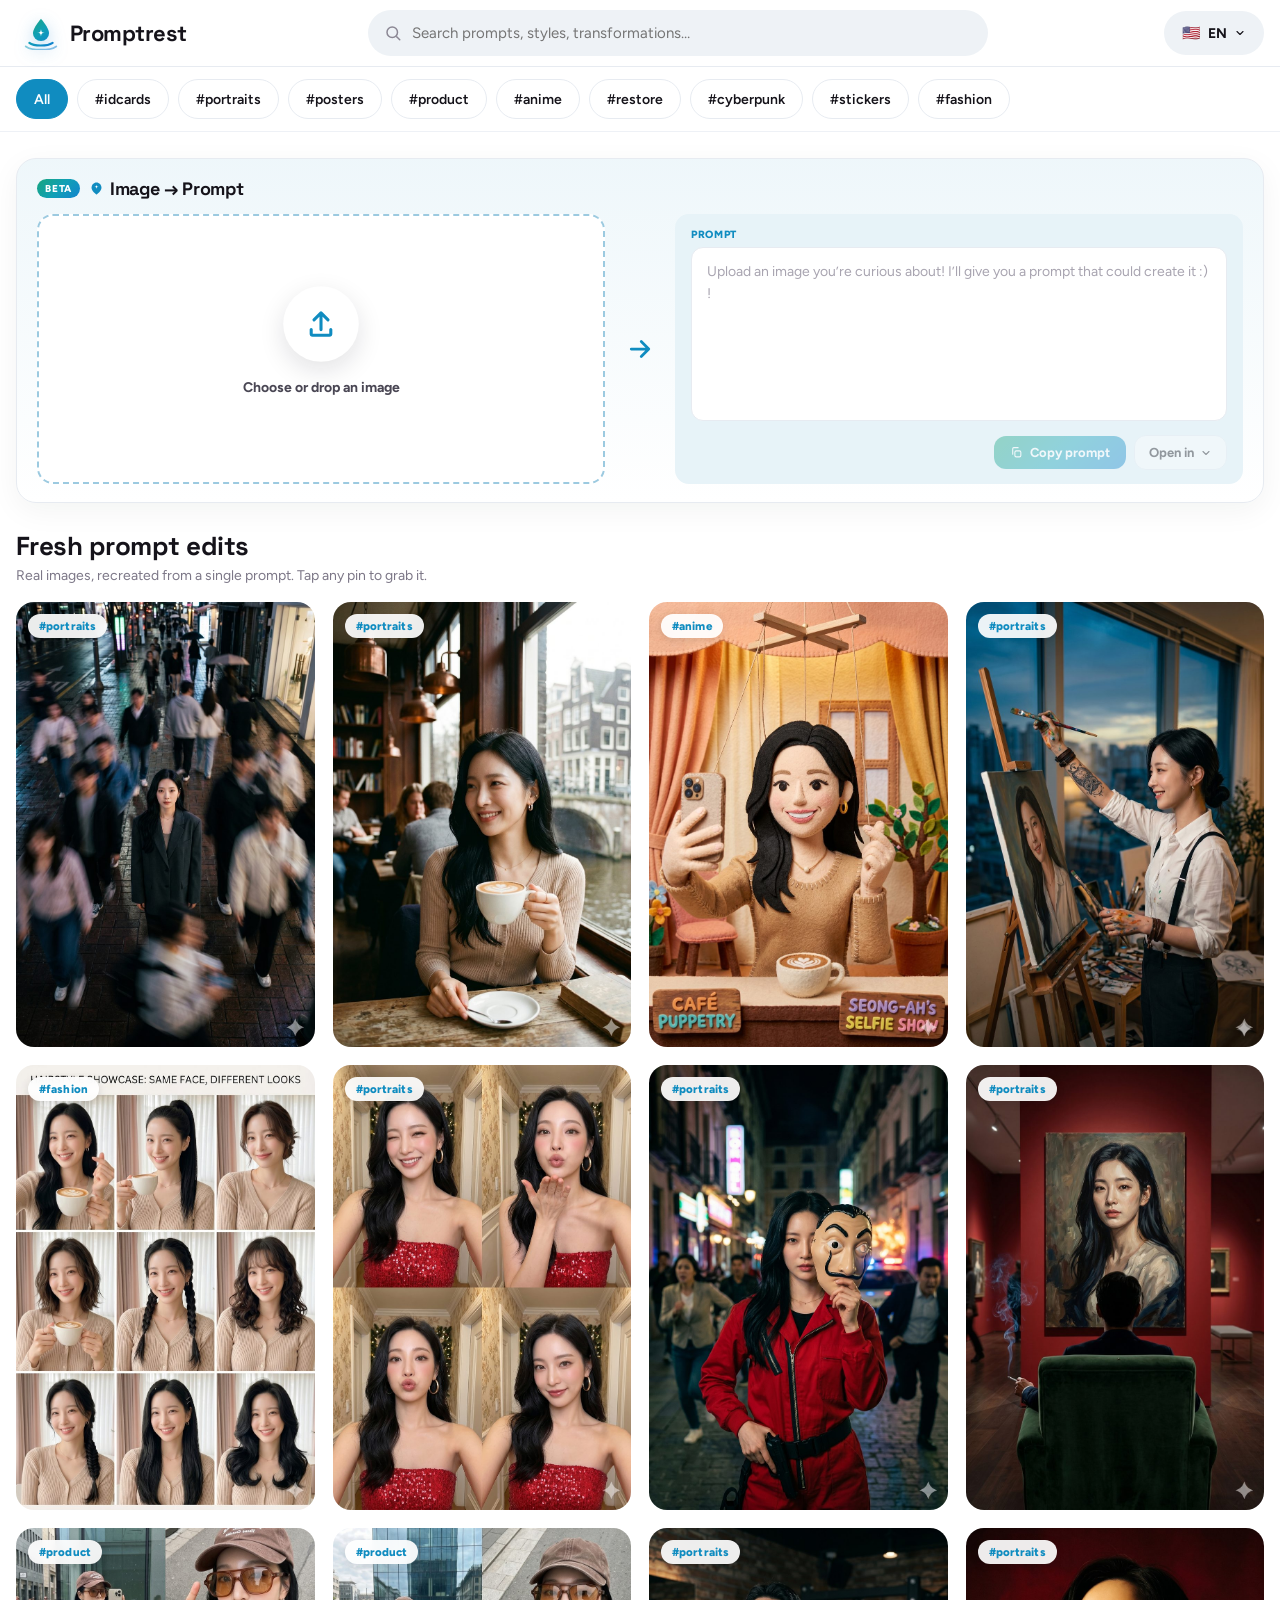
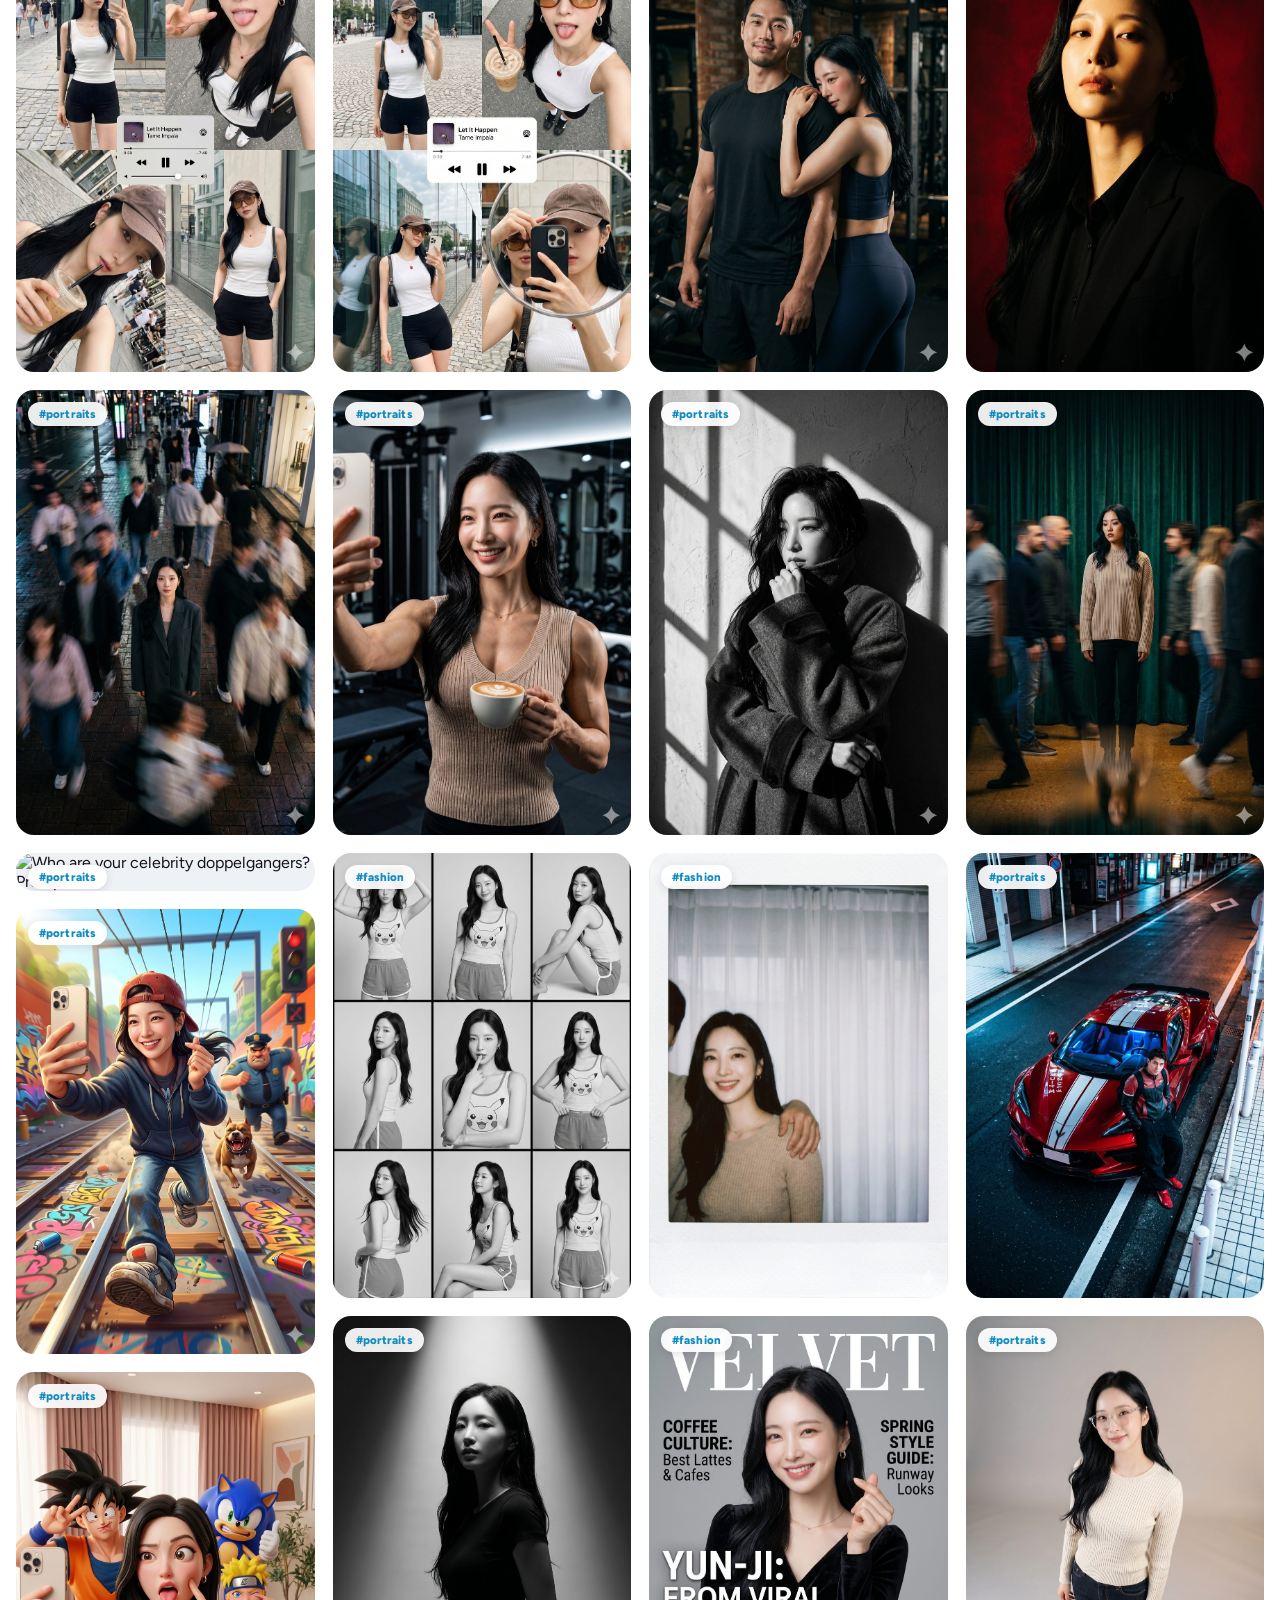
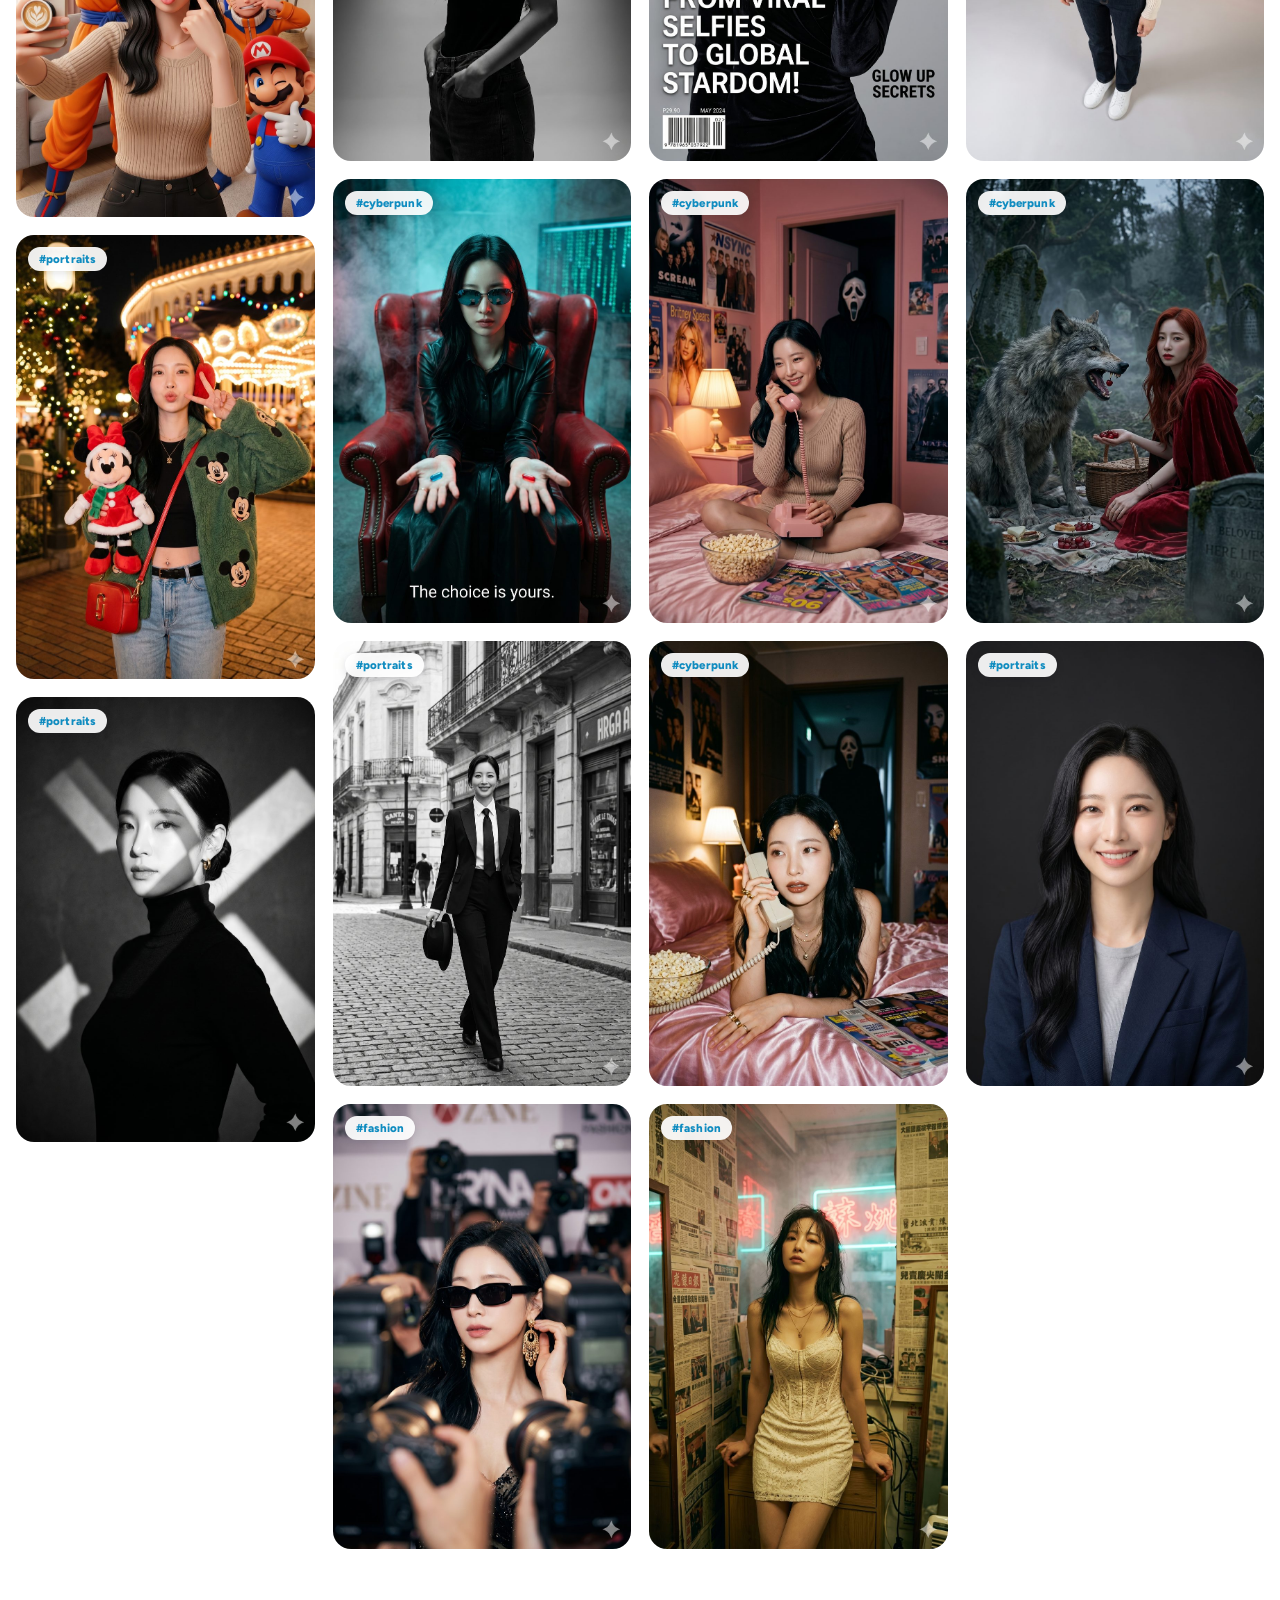
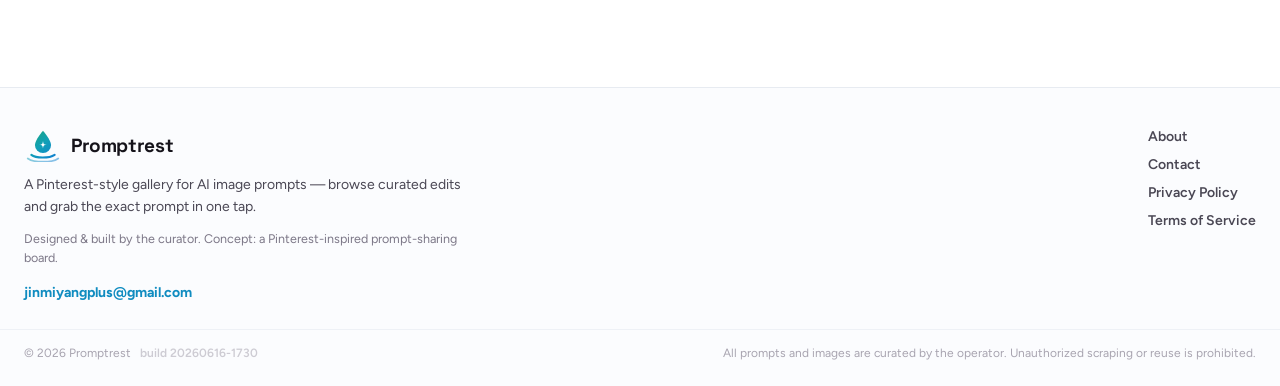
==== commit 674adebc: "data updated" ====
--- a/index.html
+++ b/index.html
@@ -17,7 +17,7 @@
 <link rel="preconnect" href="https://fonts.googleapis.com">
 <link rel="preconnect" href="https://fonts.gstatic.com" crossorigin>
 <link href="https://fonts.googleapis.com/css2?family=Space+Grotesk:wght@500;600;700&family=Figtree:wght@400;500;600;700;800&display=swap" rel="stylesheet">
-<link rel="stylesheet" href="styles.css?v=20260615-1242">
+<link rel="stylesheet" href="styles.css?v=20260616-1730">
 
 <!-- Analytics: Vercel Web Analytics (enable it in your Vercel project → Analytics).
      Pageviews are automatic; the app also sends custom events like "copy_prompt"
@@ -34,6 +34,6 @@
 <body>
   <div id="app"><div class="boot">Loading…</div></div>
   <div id="toast" class="toast" role="status" aria-live="polite"></div>
-  <script src="app.js?v=20260615-1242"></script>
+  <script src="app.js?v=20260616-1730"></script>
 </body>
 </html>
--- a/styles.css
+++ b/styles.css
@@ -780,3 +780,101 @@
 /* similar pins — image only, height set by JS to match masonry rows */
 .pin-sim .sim-pin{position:relative;width:100%;border-radius:16px;overflow:hidden;cursor:zoom-in;background:var(--line-2);}
 .pin-sim .sim-pin>img,.pin-sim .sim-pin>.ph{width:100%;height:100%;object-fit:cover;display:block;}
+
+/* ============================================================
+   v16: homepage hero — image → prompt generator
+   ============================================================ */
+.gen-hero{border:1px solid var(--line);border-radius:20px;background:
+   linear-gradient(180deg, color-mix(in srgb, var(--accent) 7%, #fff), #fff);
+   padding:18px 20px;margin:4px 0 26px;box-shadow:0 8px 30px rgba(20,40,25,.05);}
+.gen-head{display:flex;align-items:center;gap:10px;margin-bottom:14px;}
+.gen-head h2{font-family:'Space Grotesk',sans-serif;font-size:18px;font-weight:700;letter-spacing:-.02em;margin:0;display:flex;align-items:center;gap:7px;}
+.gen-badge{font-size:10px;font-weight:800;letter-spacing:.08em;color:#fff;background:var(--brand-grad);padding:3px 8px;border-radius:20px;}
+.gen-body{display:grid;grid-template-columns:minmax(0,260px) minmax(0,1fr);gap:18px;align-items:stretch;}
+@media (max-width:680px){ .gen-body{grid-template-columns:1fr;} }
+
+.gen-drop{display:flex;flex-direction:column;align-items:center;justify-content:center;gap:8px;
+   min-height:150px;border:2px dashed color-mix(in srgb,var(--accent) 35%,var(--line));border-radius:16px;
+   background:#fff;cursor:pointer;transition:border-color .15s,background .15s;text-align:center;padding:14px;}
+.gen-drop:hover{border-color:var(--accent);background:color-mix(in srgb,var(--accent) 5%,#fff);}
+.gen-drop .dz-ic{color:var(--accent);}
+.gen-drop .dz-pill{font-size:13px;font-weight:700;color:var(--ink-2);}
+.gen-prev{position:relative;border-radius:16px;overflow:hidden;min-height:150px;background:var(--line-2);}
+.gen-prev img{width:100%;height:100%;max-height:300px;object-fit:cover;display:block;}
+.gen-prev .dz-clear{position:absolute;top:8px;right:8px;width:28px;height:28px;border-radius:50%;border:none;cursor:pointer;background:rgba(20,16,30,.6);color:#fff;font-size:16px;line-height:1;}
+
+.gen-right{display:flex;}
+.gen-state{flex:1;display:flex;align-items:center;justify-content:center;text-align:center;border-radius:14px;padding:18px;font-size:13.5px;font-weight:600;}
+.gen-hint{color:var(--ink-3);background:color-mix(in srgb,var(--accent) 4%,#fff);}
+.gen-err{color:#b23b3b;background:#fdf1f1;}
+.gen-busy{color:var(--accent);gap:10px;}
+.gen-spin{width:16px;height:16px;border:2px solid color-mix(in srgb,var(--accent) 30%,#fff);border-top-color:var(--accent);border-radius:50%;display:inline-block;animation:genspin .7s linear infinite;}
+@keyframes genspin{to{transform:rotate(360deg);}}
+.gen-out{flex:1;display:flex;flex-direction:column;background:var(--accent-soft,#eef7f1);border-radius:14px;padding:14px 16px;min-width:0;}
+.gen-out-lbl{font-size:10.5px;font-weight:800;letter-spacing:.06em;color:var(--accent);text-transform:uppercase;margin-bottom:6px;}
+.gen-out-txt{flex:1;font-size:13.5px;line-height:1.6;color:var(--ink);white-space:pre-wrap;max-height:200px;overflow-y:auto;margin-bottom:12px;}
+.gen-out-row{display:flex;gap:8px;align-items:center;}
+.gen-out-row .copy{display:inline-flex;align-items:center;gap:7px;background:var(--brand-grad);color:#fff;border:none;border-radius:12px;padding:9px 16px;font-weight:700;font-size:13px;cursor:pointer;font-family:inherit;}
+
+/* ============================================================
+   v17: taller hero (~half screen) + 1:1 upload/result columns
+   ============================================================ */
+.gen-body{grid-template-columns:1fr 1fr;align-items:stretch;}
+.gen-drop,.gen-prev,.gen-right{min-height:270px;}
+.gen-drop{gap:12px;}
+.gen-drop .dz-ic{transform:scale(1.4);}
+.gen-drop .dz-pill{font-size:14px;}
+.gen-prev{background:var(--line-2);}
+.gen-prev img{max-height:none;height:100%;object-fit:contain;}
+.gen-out-txt{max-height:none;font-size:14px;}
+.gen-state{font-size:14px;}
+@media (max-width:680px){
+  .gen-body{grid-template-columns:1fr;}
+  .gen-drop,.gen-prev,.gen-right{min-height:200px;}
+}
+
+/* ============================================================
+   v18: fixed 270 boxes (image fits inside) + always-on result card
+   ============================================================ */
+.gen-drop,.gen-prev,.gen-right{height:270px;min-height:0;}
+.gen-drop{gap:22px;}
+.gen-prev{overflow:hidden;}
+.gen-prev img{width:100%;height:100%;object-fit:contain;}
+
+/* right column = result card, fills the fixed height */
+.gen-right .gen-out{flex:1;min-height:0;}
+.gen-out-txt{max-height:none;flex:1;min-height:0;}
+.gen-out-txt.gen-txt-ph{color:var(--ink-faint);}
+.gen-out-txt.gen-txt-busy{color:var(--accent);display:flex;align-items:center;gap:8px;font-weight:600;}
+.gen-out-txt.gen-txt-err{color:#b23b3b;}
+
+/* buttons visible from the start, disabled until a prompt exists */
+.gen-out-row{position:relative;}
+.gen-out-row .openin{display:inline-flex;align-items:center;gap:6px;background:#fff;border:1px solid var(--line);border-radius:12px;padding:9px 14px;font-weight:700;font-size:13px;cursor:pointer;font-family:inherit;color:var(--ink);}
+.gen-out-row .copy[disabled],.gen-out-row .openin[disabled]{opacity:.4;cursor:not-allowed;pointer-events:none;}
+.gen-tools{position:absolute;bottom:calc(100% + 8px);left:0;min-width:200px;z-index:6;}
+
+@media (max-width:680px){
+  .gen-drop,.gen-prev{height:220px;}
+  .gen-right{height:auto;min-height:220px;}
+}
+
+/* ============================================================
+   v19: bottom-right actions + arrow between columns + inner prompt box
+   ============================================================ */
+.gen-body{grid-template-columns:1fr auto 1fr;}
+.gen-arrow{display:flex;align-items:center;justify-content:center;color:var(--accent);padding:0 2px;}
+.gen-arrow svg{width:30px;height:30px;}
+
+/* inner box that holds the prompt / placeholder */
+.gen-out-box{flex:1;min-height:0;overflow-y:auto;background:#fff;border:1px solid var(--line);border-radius:12px;padding:13px 15px;margin-bottom:14px;}
+.gen-out-txt{flex:none;max-height:none;}
+
+/* actions pinned bottom-right */
+.gen-out-row{justify-content:flex-end;margin-top:auto;}
+.gen-tools{left:auto;right:0;}
+
+@media (max-width:680px){
+  .gen-body{grid-template-columns:1fr;}
+  .gen-arrow{transform:rotate(90deg);height:32px;}
+}
